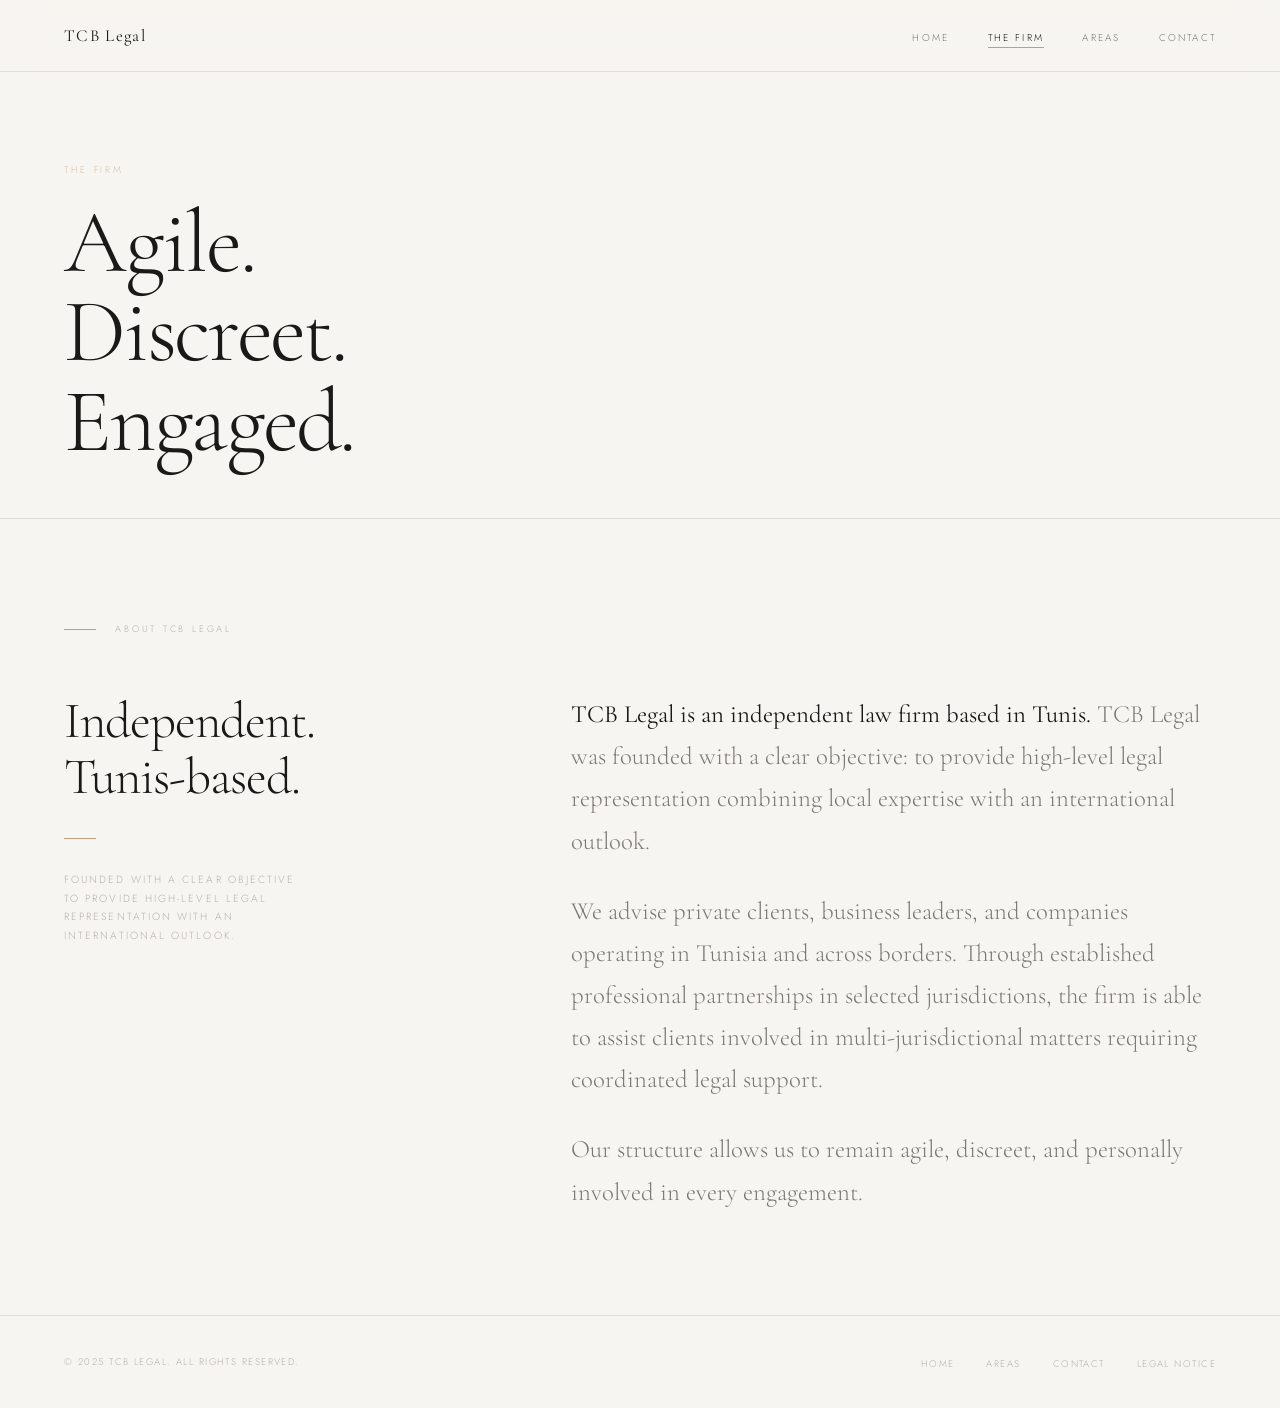
==== about.html @ 362511e9 "Add files via upload" ====
<!DOCTYPE html>
<html lang="en">
<head>
  <meta charset="UTF-8" />
  <meta name="viewport" content="width=device-width, initial-scale=1.0" />
  <meta name="description" content="TCB Legal — An independent law firm based in Tunis, combining local expertise with an international outlook." />
  <title>The Firm — TCB Legal</title>
  <link rel="stylesheet" href="style.css" />
</head>
<body>

  <!-- Navigation -->
  <nav class="nav">
    <a href="index.html" class="nav-logo">TCB Legal</a>

    <ul class="nav-links">
      <li><a href="home.html">Home</a></li>
      <li><a href="about.html" class="active">The Firm</a></li>
      <li><a href="areas.html">Areas</a></li>
      <li><a href="contact.html">Contact</a></li>
    </ul>

    <button class="nav-hamburger" aria-label="Toggle navigation">
      <span></span><span></span><span></span>
    </button>
  </nav>

  <div class="nav-mobile">
    <a href="home.html">Home</a>
    <a href="about.html">The Firm</a>
    <a href="areas.html">Areas</a>
    <a href="contact.html">Contact</a>
  </div>

  <div class="page">

    <header class="page-header">
      <p class="page-eyebrow reveal">The Firm</p>
      <h1 class="page-title reveal reveal-delay-1">Agile.<br>Discreet.<br>Engaged.</h1>
    </header>

    <section class="section">
      <div class="section-label reveal">About TCB Legal</div>

      <div class="about-body">

        <aside class="about-aside reveal">
          <div class="about-aside-title">Independent.<br>Tunis-based.</div>
          <div class="about-aside-line"></div>
          <p class="about-aside-note">
            Founded with a clear objective<br>
            to provide high-level legal<br>
            representation with an<br>
            international outlook.
          </p>
        </aside>

        <div class="about-content">
          <p class="reveal">
            <strong>TCB Legal is an independent law firm based in Tunis.</strong>
            TCB Legal was founded with a clear objective: to provide high-level
            legal representation combining local expertise with an international
            outlook.
          </p>
          <br>
          <p class="reveal reveal-delay-1">
            We advise private clients, business leaders, and companies operating
            in Tunisia and across borders. Through established professional
            partnerships in selected jurisdictions, the firm is able to assist
            clients involved in multi-jurisdictional matters requiring coordinated
            legal support.
          </p>
          <br>
          <p class="reveal reveal-delay-2">
            Our structure allows us to remain agile, discreet, and personally
            involved in every engagement.
          </p>
        </div>

      </div>
    </section>

  </div><!-- /page -->

  <footer class="footer">
    <span class="footer-copy">&copy; 2025 TCB Legal. All rights reserved.</span>
    <ul class="footer-nav">
      <li><a href="home.html">Home</a></li>
      <li><a href="areas.html">Areas</a></li>
      <li><a href="contact.html">Contact</a></li>
      <li><a href="legal-notice.html">Legal Notice</a></li>
    </ul>
  </footer>

  <script src="main.js"></script>
</body>
</html>
---- style.css ----
/* =========================================
   TCB Legal — Design System
   High-end Gallery Aesthetic
   Fonts: Cormorant Garamond + Jost
   ========================================= */

@import url('https://fonts.googleapis.com/css2?family=Cormorant+Garamond:ital,wght@0,300;0,400;0,500;1,300;1,400&family=Jost:wght@200;300;400&display=swap');

:root {
  --bg:           #F7F5F1;
  --bg-dark:      #0D0C0A;
  --bg-panel:     #F0EDE7;
  --text:         #1A1917;
  --text-muted:   #7A7872;
  --text-faint:   #B5B2AA;
  --text-light:   #F7F5F1;
  --accent:       #BFA07A;
  --accent-dim:   rgba(191,160,122,0.15);
  --border:       rgba(26,25,23,0.10);
  --border-dark:  rgba(247,245,241,0.12);

  --font-display: 'Cormorant Garamond', Georgia, serif;
  --font-body:    'Jost', 'Helvetica Neue', sans-serif;

  --nav-h:        4.5rem;
  --page-px:      clamp(1.5rem, 5vw, 6rem);
  --section-py:   clamp(4rem, 8vw, 9rem);
}

/* ─── Reset ─────────────────────────────── */
*, *::before, *::after { box-sizing: border-box; margin: 0; padding: 0; }
html { scroll-behavior: smooth; }
img  { display: block; max-width: 100%; }
a    { color: inherit; }

body {
  background: var(--bg);
  color: var(--text);
  font-family: var(--font-body);
  font-weight: 300;
  line-height: 1.75;
  -webkit-font-smoothing: antialiased;
  -moz-osx-font-smoothing: grayscale;
  overflow-x: hidden;
}

/* ─── Entry Page ─────────────────────────── */
body.is-entry {
  background: var(--bg-dark);
  min-height: 100dvh;
  display: flex;
  flex-direction: column;
  justify-content: space-between;
  padding: clamp(2rem, 5vw, 5rem) var(--page-px);
  position: relative;
}

body.is-entry::before {
  content: '';
  position: fixed;
  inset: 0;
  background:
    radial-gradient(ellipse 80% 60% at 10% 60%, rgba(191,160,122,0.05) 0%, transparent 60%),
    radial-gradient(ellipse 50% 40% at 90% 20%, rgba(191,160,122,0.03) 0%, transparent 55%);
  pointer-events: none;
}

/* subtle grain */
body.is-entry::after {
  content: '';
  position: fixed;
  inset: 0;
  background-image: url("data:image/svg+xml,%3Csvg xmlns='http://www.w3.org/2000/svg' width='200' height='200'%3E%3Cfilter id='n'%3E%3CfeTurbulence type='fractalNoise' baseFrequency='0.75' numOctaves='4' stitchTiles='stitch'/%3E%3CfeColorMatrix type='saturate' values='0'/%3E%3C/filter%3E%3Crect width='200' height='200' filter='url(%23n)' opacity='0.03'/%3E%3C/svg%3E");
  pointer-events: none;
  opacity: 0.4;
}

.entry-main {
  flex: 1;
  display: flex;
  flex-direction: column;
  justify-content: center;
  padding: clamp(3rem, 8vw, 8rem) 0;
  position: relative;
  z-index: 1;
}

.entry-wordmark {
  font-family: var(--font-display);
  font-weight: 300;
  font-size: clamp(3.5rem, 10vw, 8.5rem);
  color: var(--text-light);
  letter-spacing: -0.025em;
  line-height: 0.95;
  animation: fadeUp 1.4s cubic-bezier(0.16, 1, 0.3, 1) both;
}

.entry-tagline {
  margin-top: clamp(1.5rem, 3vw, 2.5rem);
  display: flex;
  flex-direction: column;
  gap: 0.35rem;
  animation: fadeUp 1.4s 0.25s cubic-bezier(0.16, 1, 0.3, 1) both;
}

.entry-tagline span {
  font-size: clamp(0.65rem, 1.2vw, 0.8rem);
  letter-spacing: 0.28em;
  text-transform: uppercase;
  font-weight: 200;
  color: var(--accent);
}

.entry-tagline span:last-child {
  color: rgba(247,245,241,0.3);
}

.entry-cta {
  margin-top: clamp(3rem, 6vw, 5rem);
  animation: fadeUp 1.4s 0.5s cubic-bezier(0.16, 1, 0.3, 1) both;
}

.btn-enter {
  display: inline-flex;
  align-items: center;
  gap: 1.2rem;
  font-family: var(--font-body);
  font-size: 0.65rem;
  font-weight: 300;
  letter-spacing: 0.3em;
  text-transform: uppercase;
  text-decoration: none;
  color: rgba(247,245,241,0.7);
  border: 1px solid rgba(247,245,241,0.15);
  padding: 1.1rem 2.8rem;
  transition: color 0.5s, border-color 0.5s;
  position: relative;
  overflow: hidden;
}

.btn-enter::before {
  content: '';
  position: absolute;
  inset: 0;
  background: var(--accent-dim);
  transform: scaleX(0);
  transform-origin: left;
  transition: transform 0.5s cubic-bezier(0.16, 1, 0.3, 1);
}

.btn-enter:hover {
  color: var(--accent);
  border-color: rgba(191,160,122,0.4);
}

.btn-enter:hover::before {
  transform: scaleX(1);
}

.btn-enter-arrow {
  font-size: 0.8rem;
  transition: transform 0.4s;
  position: relative;
}

.btn-enter:hover .btn-enter-arrow {
  transform: translateX(4px);
}

.entry-bottom {
  display: flex;
  justify-content: space-between;
  align-items: flex-end;
  font-size: 0.6rem;
  letter-spacing: 0.18em;
  text-transform: uppercase;
  color: rgba(247,245,241,0.18);
  position: relative;
  z-index: 1;
  animation: fadeIn 2s 1.2s ease both;
}

/* ─── Navigation ─────────────────────────── */
.nav {
  position: fixed;
  top: 0; left: 0; right: 0;
  z-index: 200;
  height: var(--nav-h);
  display: flex;
  align-items: center;
  justify-content: space-between;
  padding: 0 var(--page-px);
  background: rgba(247,245,241,0.88);
  backdrop-filter: blur(16px) saturate(1.2);
  -webkit-backdrop-filter: blur(16px) saturate(1.2);
  border-bottom: 1px solid var(--border);
  transition: background 0.4s;
}

.nav-logo {
  font-family: var(--font-display);
  font-size: 1.05rem;
  font-weight: 400;
  letter-spacing: 0.08em;
  text-decoration: none;
  color: var(--text);
  flex-shrink: 0;
}

.nav-links {
  display: flex;
  gap: clamp(1.5rem, 3vw, 3rem);
  list-style: none;
}

.nav-links a {
  font-size: 0.62rem;
  letter-spacing: 0.22em;
  text-transform: uppercase;
  text-decoration: none;
  color: var(--text-muted);
  font-weight: 300;
  transition: color 0.3s;
  padding-bottom: 2px;
  border-bottom: 1px solid transparent;
}

.nav-links a:hover { color: var(--text); }
.nav-links a.active { color: var(--text); border-color: var(--accent); }

/* Mobile hamburger */
.nav-hamburger {
  display: none;
  flex-direction: column;
  gap: 5px;
  background: none;
  border: none;
  cursor: pointer;
  padding: 4px;
  z-index: 201;
}

.nav-hamburger span {
  display: block;
  width: 24px;
  height: 1px;
  background: var(--text);
  transition: transform 0.35s, opacity 0.35s;
  transform-origin: center;
}

.nav-hamburger.open span:nth-child(1) { transform: translateY(6px) rotate(45deg); }
.nav-hamburger.open span:nth-child(2) { opacity: 0; transform: scaleX(0); }
.nav-hamburger.open span:nth-child(3) { transform: translateY(-6px) rotate(-45deg); }

/* Mobile overlay */
.nav-mobile {
  display: none;
  position: fixed;
  inset: var(--nav-h) 0 0;
  background: var(--bg);
  z-index: 199;
  flex-direction: column;
  align-items: center;
  justify-content: center;
  gap: 2.5rem;
}

.nav-mobile.open { display: flex; }

.nav-mobile a {
  font-family: var(--font-display);
  font-size: 2rem;
  font-weight: 300;
  text-decoration: none;
  color: var(--text-muted);
  letter-spacing: 0.05em;
  transition: color 0.3s;
}

.nav-mobile a:hover { color: var(--text); }

/* ─── Page Base ──────────────────────────── */
.page {
  padding-top: var(--nav-h);
  min-height: 100dvh;
}

/* ─── Page Header ────────────────────────── */
.page-header {
  padding: clamp(3rem, 7vw, 7rem) var(--page-px) clamp(2rem, 4vw, 4rem);
  border-bottom: 1px solid var(--border);
}

.page-eyebrow {
  font-size: 0.6rem;
  letter-spacing: 0.3em;
  text-transform: uppercase;
  color: var(--accent);
  font-weight: 200;
  margin-bottom: 1.2rem;
}

.page-title {
  font-family: var(--font-display);
  font-size: clamp(2.8rem, 7vw, 6rem);
  font-weight: 300;
  letter-spacing: -0.025em;
  line-height: 1.0;
}

.page-lead {
  margin-top: 2rem;
  max-width: 52ch;
  font-family: var(--font-display);
  font-size: clamp(1rem, 2vw, 1.35rem);
  font-weight: 300;
  line-height: 1.65;
  color: var(--text-muted);
}

/* ─── Section ────────────────────────────── */
.section {
  padding: var(--section-py) var(--page-px);
  border-bottom: 1px solid var(--border);
}

.section:last-of-type { border-bottom: none; }

.section-label {
  display: flex;
  align-items: center;
  gap: 1.2rem;
  font-size: 0.58rem;
  letter-spacing: 0.3em;
  text-transform: uppercase;
  color: var(--text-faint);
  font-weight: 300;
  margin-bottom: 3.5rem;
}

.section-label::before {
  content: '';
  display: block;
  width: 2rem;
  height: 1px;
  background: var(--accent);
  flex-shrink: 0;
}

/* ─── Home: Approach ─────────────────────── */
.approach-body {
  display: grid;
  grid-template-columns: 1fr 1fr;
  gap: clamp(3rem, 6vw, 8rem);
  align-items: start;
}

.approach-text p {
  font-family: var(--font-display);
  font-size: clamp(1.2rem, 2.4vw, 1.75rem);
  font-weight: 300;
  line-height: 1.5;
}

.approach-text p + p {
  margin-top: 1.5rem;
  color: var(--text-muted);
  font-size: clamp(1rem, 2vw, 1.45rem);
}

.approach-deco {
  position: relative;
  height: clamp(280px, 35vw, 480px);
  background: var(--bg-panel);
  border: 1px solid var(--border);
  overflow: hidden;
}

.approach-deco::before {
  content: '';
  position: absolute;
  top: 50%; left: 50%;
  transform: translate(-50%, -50%);
  width: 60%;
  height: 60%;
  border: 1px solid var(--border);
  border-radius: 50%;
}

.approach-deco::after {
  content: '';
  position: absolute;
  top: 50%; left: 50%;
  transform: translate(-50%, -50%);
  width: 30%;
  height: 30%;
  background: var(--accent-dim);
  border: 1px solid rgba(191,160,122,0.3);
  border-radius: 50%;
}

.approach-deco-inner {
  position: absolute;
  bottom: 1.5rem; right: 1.5rem;
  font-size: 0.58rem;
  letter-spacing: 0.2em;
  text-transform: uppercase;
  color: var(--text-faint);
}

/* ─── Home: Principles ───────────────────── */
.principles-grid {
  display: grid;
  grid-template-columns: repeat(3, 1fr);
  border: 1px solid var(--border);
}

.principle {
  padding: clamp(2rem, 4vw, 3.5rem) clamp(1.5rem, 3vw, 3rem);
  border-right: 1px solid var(--border);
}

.principle:last-child { border-right: none; }

.principle-num {
  font-size: 0.58rem;
  letter-spacing: 0.2em;
  color: var(--accent);
  font-weight: 200;
  margin-bottom: 1.8rem;
}

.principle-title {
  font-family: var(--font-display);
  font-size: clamp(1.3rem, 2.2vw, 1.7rem);
  font-weight: 400;
  line-height: 1.2;
  margin-bottom: 1rem;
}

.principle-text {
  font-size: 0.85rem;
  line-height: 1.85;
  color: var(--text-muted);
}

/* ─── Home: Network ──────────────────────── */
.network-body {
  display: grid;
  grid-template-columns: 3fr 2fr;
  gap: clamp(3rem, 6vw, 7rem);
  align-items: start;
}

.network-text p {
  font-family: var(--font-display);
  font-size: clamp(1.1rem, 2.2vw, 1.6rem);
  font-weight: 300;
  line-height: 1.6;
}

.network-text p + p {
  margin-top: 1.5rem;
  color: var(--text-muted);
}

.network-stats {
  display: grid;
  grid-template-columns: 1fr 1fr;
  gap: 1px;
  background: var(--border);
  border: 1px solid var(--border);
}

.stat-cell {
  background: var(--bg);
  padding: 1.8rem 1.5rem;
}

.stat-label {
  font-size: 0.55rem;
  letter-spacing: 0.22em;
  text-transform: uppercase;
  color: var(--text-faint);
  margin-bottom: 0.6rem;
}

.stat-value {
  font-family: var(--font-display);
  font-size: 1.6rem;
  font-weight: 300;
  color: var(--text);
  line-height: 1;
}

/* ─── About ──────────────────────────────── */
.about-body {
  display: grid;
  grid-template-columns: 2fr 3fr;
  gap: clamp(3rem, 6vw, 8rem);
  align-items: start;
}

.about-aside {
  position: sticky;
  top: calc(var(--nav-h) + 3rem);
}

.about-aside-title {
  font-family: var(--font-display);
  font-size: clamp(1.8rem, 4vw, 3.2rem);
  font-weight: 300;
  line-height: 1.1;
  letter-spacing: -0.02em;
}

.about-aside-line {
  width: 2rem;
  height: 1px;
  background: var(--accent);
  margin: 2rem 0;
}

.about-aside-note {
  font-size: 0.65rem;
  letter-spacing: 0.2em;
  text-transform: uppercase;
  color: var(--text-faint);
  line-height: 1.8;
}

.about-content p {
  font-family: var(--font-display);
  font-size: clamp(1.1rem, 2vw, 1.55rem);
  font-weight: 300;
  line-height: 1.7;
  color: var(--text-muted);
}

.about-content p strong {
  color: var(--text);
  font-weight: 400;
}

/* ─── Areas ──────────────────────────────── */
.areas-list {
  border-top: 1px solid var(--border);
}

.area-row {
  display: grid;
  grid-template-columns: 4rem 1fr 1.2fr;
  gap: 3rem;
  align-items: start;
  padding: clamp(2rem, 4vw, 3rem) 0;
  border-bottom: 1px solid var(--border);
  transition: background 0.4s;
  cursor: default;
}

.area-row:hover {
  background: linear-gradient(90deg, var(--accent-dim) 0%, transparent 80%);
  margin: 0 calc(-1 * var(--page-px));
  padding-left: var(--page-px);
  padding-right: var(--page-px);
}

.area-index {
  font-size: 0.65rem;
  letter-spacing: 0.15em;
  color: var(--accent);
  padding-top: 0.3rem;
  font-weight: 200;
}

.area-name {
  font-family: var(--font-display);
  font-size: clamp(1.3rem, 2.5vw, 2.1rem);
  font-weight: 300;
  line-height: 1.2;
}

.area-desc {
  font-size: 0.85rem;
  line-height: 1.85;
  color: var(--text-muted);
  padding-top: 0.35rem;
}

/* ─── Contact ────────────────────────────── */
.contact-body {
  display: grid;
  grid-template-columns: 2fr 3fr;
  gap: clamp(3rem, 6vw, 8rem);
  align-items: start;
}

.contact-aside {
  position: sticky;
  top: calc(var(--nav-h) + 3rem);
}

.contact-info-block {
  margin-bottom: 2.5rem;
}

.contact-info-label {
  font-size: 0.58rem;
  letter-spacing: 0.28em;
  text-transform: uppercase;
  color: var(--accent);
  margin-bottom: 0.5rem;
}

.contact-info-value {
  font-family: var(--font-display);
  font-size: 1.15rem;
  font-weight: 300;
  line-height: 1.5;
}

.contact-info-value a {
  text-decoration: none;
  border-bottom: 1px solid transparent;
  transition: border-color 0.3s;
}

.contact-info-value a:hover { border-color: var(--accent); }

.contact-note {
  margin-top: 3rem;
  padding-top: 2rem;
  border-top: 1px solid var(--border);
  font-size: 0.75rem;
  line-height: 1.8;
  color: var(--text-faint);
}

/* Contact form */
.contact-form {
  display: flex;
  flex-direction: column;
  gap: 2.5rem;
}

.form-row {
  display: grid;
  grid-template-columns: 1fr 1fr;
  gap: 2rem;
}

.form-field {
  display: flex;
  flex-direction: column;
  gap: 0.6rem;
}

.form-field label {
  font-size: 0.58rem;
  letter-spacing: 0.25em;
  text-transform: uppercase;
  color: var(--text-muted);
}

.form-field input,
.form-field textarea,
.form-field select {
  background: none;
  border: none;
  border-bottom: 1px solid var(--border);
  padding: 0.8rem 0;
  font-family: var(--font-body);
  font-size: 0.9rem;
  font-weight: 300;
  color: var(--text);
  outline: none;
  width: 100%;
  transition: border-color 0.3s;
  -webkit-appearance: none;
  border-radius: 0;
}

.form-field input:focus,
.form-field textarea:focus { border-color: var(--text); }

.form-field textarea {
  resize: none;
  height: 8rem;
  line-height: 1.7;
}

.form-field select { cursor: pointer; }

.form-submit {
  align-self: flex-start;
  font-family: var(--font-body);
  font-size: 0.62rem;
  font-weight: 300;
  letter-spacing: 0.3em;
  text-transform: uppercase;
  color: var(--text);
  background: none;
  border: 1px solid var(--border);
  padding: 1.1rem 3rem;
  cursor: pointer;
  transition: background 0.4s, color 0.4s, border-color 0.4s;
}

.form-submit:hover {
  background: var(--text);
  color: var(--bg);
  border-color: var(--text);
}

.form-success {
  display: none;
  padding: 2rem;
  border: 1px solid var(--border);
  background: var(--bg-panel);
  font-family: var(--font-display);
  font-size: 1.1rem;
  font-weight: 300;
  color: var(--text-muted);
}

/* ─── Legal Notice ───────────────────────── */
.legal-body {
  display: grid;
  grid-template-columns: 2fr 3fr;
  gap: clamp(3rem, 6vw, 8rem);
  align-items: start;
}

.legal-aside {
  position: sticky;
  top: calc(var(--nav-h) + 3rem);
}

.legal-aside-title {
  font-family: var(--font-display);
  font-size: clamp(1.8rem, 3.5vw, 3rem);
  font-weight: 300;
  line-height: 1.1;
  letter-spacing: -0.02em;
}

.legal-aside-line {
  width: 2rem;
  height: 1px;
  background: var(--accent);
  margin: 2rem 0;
}

.legal-content {
  display: flex;
  flex-direction: column;
  gap: 2.5rem;
}

.legal-block-label {
  font-size: 0.58rem;
  letter-spacing: 0.28em;
  text-transform: uppercase;
  color: var(--accent);
  margin-bottom: 0.5rem;
}

.legal-block-text {
  font-size: 0.88rem;
  line-height: 1.85;
  color: var(--text-muted);
}

.legal-block-text a {
  text-decoration: none;
  border-bottom: 1px solid var(--border);
  transition: border-color 0.3s;
}

.legal-block-text a:hover { border-color: var(--accent); }

.legal-separator {
  width: 100%;
  height: 1px;
  background: var(--border);
}

/* ─── Footer ─────────────────────────────── */
.footer {
  padding: 2rem var(--page-px);
  border-top: 1px solid var(--border);
  display: flex;
  justify-content: space-between;
  align-items: center;
  gap: 1rem;
}

.footer-copy {
  font-size: 0.6rem;
  letter-spacing: 0.15em;
  text-transform: uppercase;
  color: var(--text-faint);
}

.footer-nav {
  display: flex;
  gap: 2rem;
  list-style: none;
}

.footer-nav a {
  font-size: 0.6rem;
  letter-spacing: 0.15em;
  text-transform: uppercase;
  text-decoration: none;
  color: var(--text-faint);
  transition: color 0.3s;
}

.footer-nav a:hover { color: var(--text-muted); }

/* ─── Scroll Reveal ──────────────────────── */
.reveal {
  opacity: 0;
  transform: translateY(18px);
  transition: opacity 0.9s cubic-bezier(0.16,1,0.3,1),
              transform 0.9s cubic-bezier(0.16,1,0.3,1);
}

.reveal.visible {
  opacity: 1;
  transform: translateY(0);
}

.reveal-delay-1 { transition-delay: 0.1s; }
.reveal-delay-2 { transition-delay: 0.2s; }
.reveal-delay-3 { transition-delay: 0.3s; }

/* ─── Animations ─────────────────────────── */
@keyframes fadeUp {
  from { opacity: 0; transform: translateY(22px); }
  to   { opacity: 1; transform: translateY(0); }
}

@keyframes fadeIn {
  from { opacity: 0; }
  to   { opacity: 1; }
}

/* ─── Responsive ─────────────────────────── */
@media (max-width: 900px) {
  .nav-links { display: none; }
  .nav-hamburger { display: flex; }

  .approach-body { grid-template-columns: 1fr; }
  .approach-deco { display: none; }

  .principles-grid { grid-template-columns: 1fr; }
  .principle { border-right: none; border-bottom: 1px solid var(--border); }
  .principle:last-child { border-bottom: none; }

  .network-body { grid-template-columns: 1fr; }
  .network-stats { grid-template-columns: repeat(4, 1fr); }

  .about-body { grid-template-columns: 1fr; }
  .about-aside { position: static; }

  .area-row { grid-template-columns: 3rem 1fr; }
  .area-desc { grid-column: 2; }

  .contact-body { grid-template-columns: 1fr; }
  .contact-aside { position: static; }

  .legal-body { grid-template-columns: 1fr; }
  .legal-aside { position: static; }

  .form-row { grid-template-columns: 1fr; }

  .footer { flex-direction: column; text-align: center; }
  .footer-nav { flex-wrap: wrap; justify-content: center; }
}

@media (max-width: 600px) {
  .network-stats { grid-template-columns: 1fr 1fr; }
}
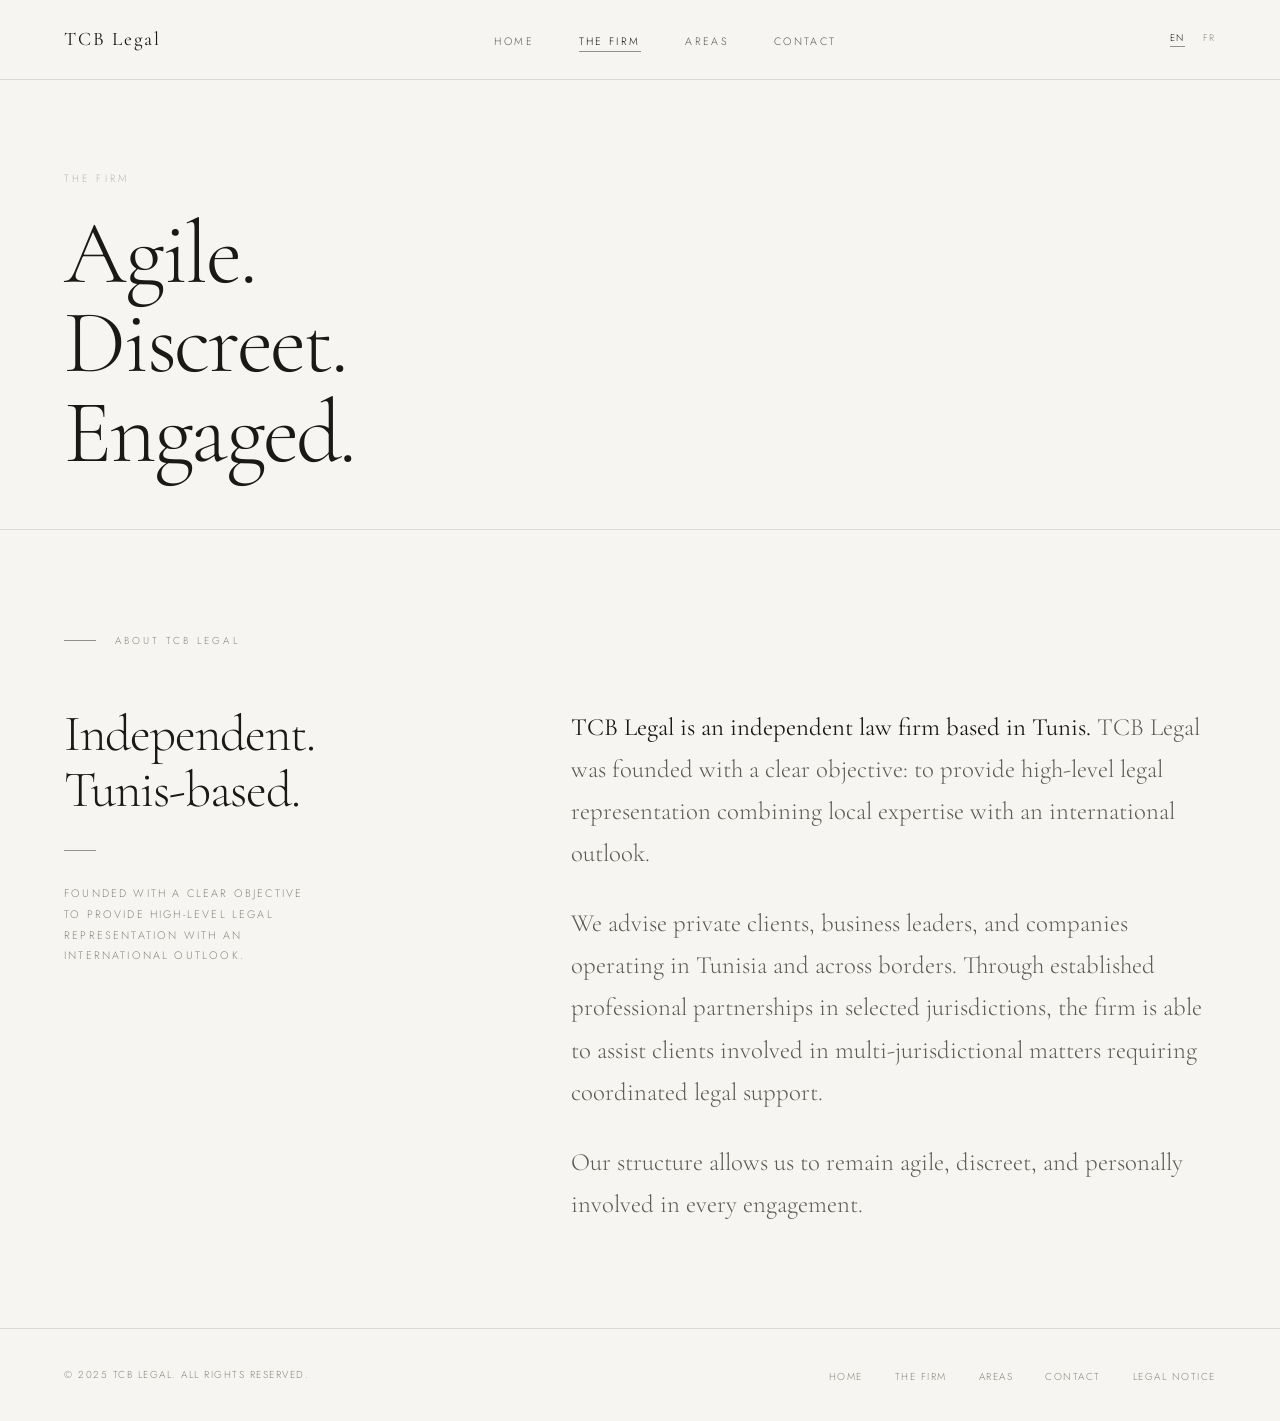
==== commit a5f3bf5a: "Add files via upload" ====
--- a/about.html
+++ b/about.html
@@ -3,95 +3,40 @@
 <head>
   <meta charset="UTF-8" />
   <meta name="viewport" content="width=device-width, initial-scale=1.0" />
-  <meta name="description" content="TCB Legal — An independent law firm based in Tunis, combining local expertise with an international outlook." />
   <title>The Firm — TCB Legal</title>
   <link rel="stylesheet" href="style.css" />
 </head>
 <body>
-
-  <!-- Navigation -->
-  <nav class="nav">
-    <a href="index.html" class="nav-logo">TCB Legal</a>
-
-    <ul class="nav-links">
-      <li><a href="home.html">Home</a></li>
-      <li><a href="about.html" class="active">The Firm</a></li>
-      <li><a href="areas.html">Areas</a></li>
-      <li><a href="contact.html">Contact</a></li>
-    </ul>
-
-    <button class="nav-hamburger" aria-label="Toggle navigation">
-      <span></span><span></span><span></span>
-    </button>
-  </nav>
-
-  <div class="nav-mobile">
-    <a href="home.html">Home</a>
-    <a href="about.html">The Firm</a>
-    <a href="areas.html">Areas</a>
-    <a href="contact.html">Contact</a>
-  </div>
-
+  <div id="site-nav"></div>
   <div class="page">
 
     <header class="page-header">
-      <p class="page-eyebrow reveal">The Firm</p>
-      <h1 class="page-title reveal reveal-delay-1">Agile.<br>Discreet.<br>Engaged.</h1>
+      <p class="page-eyebrow reveal" data-i18n="about.eyebrow">The Firm</p>
+      <h1 class="page-title reveal reveal-delay-1" data-i18n="about.title">Agile.<br>Discreet.<br>Engaged.</h1>
     </header>
 
     <section class="section">
-      <div class="section-label reveal">About TCB Legal</div>
-
+      <div class="section-label reveal" data-i18n="about.section">About TCB Legal</div>
       <div class="about-body">
-
         <aside class="about-aside reveal">
-          <div class="about-aside-title">Independent.<br>Tunis-based.</div>
+          <div class="about-aside-title" data-i18n="about.aside.title">Independent.<br>Tunis-based.</div>
           <div class="about-aside-line"></div>
-          <p class="about-aside-note">
-            Founded with a clear objective<br>
-            to provide high-level legal<br>
-            representation with an<br>
-            international outlook.
-          </p>
+          <p class="about-aside-note" data-i18n="about.aside.note">Founded with a clear objective<br>to provide high-level legal<br>representation with an<br>international outlook.</p>
         </aside>
-
         <div class="about-content">
-          <p class="reveal">
-            <strong>TCB Legal is an independent law firm based in Tunis.</strong>
-            TCB Legal was founded with a clear objective: to provide high-level
-            legal representation combining local expertise with an international
-            outlook.
-          </p>
+          <p class="reveal"              data-i18n="about.p1"><strong>TCB Legal is an independent law firm based in Tunis.</strong> TCB Legal was founded with a clear objective: to provide high-level legal representation combining local expertise with an international outlook.</p>
           <br>
-          <p class="reveal reveal-delay-1">
-            We advise private clients, business leaders, and companies operating
-            in Tunisia and across borders. Through established professional
-            partnerships in selected jurisdictions, the firm is able to assist
-            clients involved in multi-jurisdictional matters requiring coordinated
-            legal support.
-          </p>
+          <p class="reveal reveal-delay-1" data-i18n="about.p2">We advise private clients, business leaders, and companies operating in Tunisia and across borders. Through established professional partnerships in selected jurisdictions, the firm is able to assist clients involved in multi-jurisdictional matters requiring coordinated legal support.</p>
           <br>
-          <p class="reveal reveal-delay-2">
-            Our structure allows us to remain agile, discreet, and personally
-            involved in every engagement.
-          </p>
+          <p class="reveal reveal-delay-2" data-i18n="about.p3">Our structure allows us to remain agile, discreet, and personally involved in every engagement.</p>
         </div>
-
       </div>
     </section>
 
-  </div><!-- /page -->
-
-  <footer class="footer">
-    <span class="footer-copy">&copy; 2025 TCB Legal. All rights reserved.</span>
-    <ul class="footer-nav">
-      <li><a href="home.html">Home</a></li>
-      <li><a href="areas.html">Areas</a></li>
-      <li><a href="contact.html">Contact</a></li>
-      <li><a href="legal-notice.html">Legal Notice</a></li>
-    </ul>
-  </footer>
-
+  </div>
+  <div id="site-footer"></div>
+  <script src="translations.js"></script>
+  <script src="components.js"></script>
   <script src="main.js"></script>
 </body>
 </html>
--- a/style.css
+++ b/style.css
@@ -1,7 +1,7 @@
 /* =========================================
-   TCB Legal — Design System
-   High-end Gallery Aesthetic
+   TCB Legal — Design System v3
    Fonts: Cormorant Garamond + Jost
+   Accent: #91908C
    ========================================= */
 
 @import url('https://fonts.googleapis.com/css2?family=Cormorant+Garamond:ital,wght@0,300;0,400;0,500;1,300;1,400&family=Jost:wght@200;300;400&display=swap');
@@ -9,20 +9,19 @@
 :root {
   --bg:           #F7F5F1;
   --bg-dark:      #0D0C0A;
-  --bg-panel:     #F0EDE7;
+  --bg-panel:     #EDEBE5;
   --text:         #1A1917;
-  --text-muted:   #7A7872;
-  --text-faint:   #B5B2AA;
+  --text-muted:   #5C5A54;
+  --text-faint:   #8A8880;
   --text-light:   #F7F5F1;
-  --accent:       #BFA07A;
-  --accent-dim:   rgba(191,160,122,0.15);
-  --border:       rgba(26,25,23,0.10);
-  --border-dark:  rgba(247,245,241,0.12);
+  --accent:       #91908C;
+  --accent-dim:   rgba(145,144,140,0.14);
+  --border:       rgba(26,25,23,0.12);
 
   --font-display: 'Cormorant Garamond', Georgia, serif;
   --font-body:    'Jost', 'Helvetica Neue', sans-serif;
 
-  --nav-h:        4.5rem;
+  --nav-h:        5rem;
   --page-px:      clamp(1.5rem, 5vw, 6rem);
   --section-py:   clamp(4rem, 8vw, 9rem);
 }
@@ -38,6 +37,7 @@
   color: var(--text);
   font-family: var(--font-body);
   font-weight: 300;
+  font-size: 1rem;
   line-height: 1.75;
   -webkit-font-smoothing: antialiased;
   -moz-osx-font-smoothing: grayscale;
@@ -55,24 +55,26 @@
   position: relative;
 }
 
-body.is-entry::before {
-  content: '';
+.entry-bg {
   position: fixed;
   inset: 0;
-  background:
-    radial-gradient(ellipse 80% 60% at 10% 60%, rgba(191,160,122,0.05) 0%, transparent 60%),
-    radial-gradient(ellipse 50% 40% at 90% 20%, rgba(191,160,122,0.03) 0%, transparent 55%);
-  pointer-events: none;
-}
-
-/* subtle grain */
-body.is-entry::after {
+  z-index: 0;
+  background-image: url('img/landingpage.png');
+  background-size: cover;
+  background-position: center 40%;
+  background-repeat: no-repeat;
+}
+
+.entry-bg::after {
   content: '';
-  position: fixed;
+  position: absolute;
   inset: 0;
-  background-image: url("data:image/svg+xml,%3Csvg xmlns='http://www.w3.org/2000/svg' width='200' height='200'%3E%3Cfilter id='n'%3E%3CfeTurbulence type='fractalNoise' baseFrequency='0.75' numOctaves='4' stitchTiles='stitch'/%3E%3CfeColorMatrix type='saturate' values='0'/%3E%3C/filter%3E%3Crect width='200' height='200' filter='url(%23n)' opacity='0.03'/%3E%3C/svg%3E");
-  pointer-events: none;
-  opacity: 0.4;
+  background: linear-gradient(
+    to right,
+    rgba(13,12,10,0.86) 0%,
+    rgba(13,12,10,0.58) 55%,
+    rgba(13,12,10,0.28) 100%
+  );
 }
 
 .entry-main {
@@ -88,7 +90,7 @@
 .entry-wordmark {
   font-family: var(--font-display);
   font-weight: 300;
-  font-size: clamp(3.5rem, 10vw, 8.5rem);
+  font-size: clamp(3.8rem, 10vw, 8.5rem);
   color: var(--text-light);
   letter-spacing: -0.025em;
   line-height: 0.95;
@@ -99,21 +101,19 @@
   margin-top: clamp(1.5rem, 3vw, 2.5rem);
   display: flex;
   flex-direction: column;
-  gap: 0.35rem;
+  gap: 0.4rem;
   animation: fadeUp 1.4s 0.25s cubic-bezier(0.16, 1, 0.3, 1) both;
 }
 
 .entry-tagline span {
-  font-size: clamp(0.65rem, 1.2vw, 0.8rem);
+  font-size: clamp(0.65rem, 1.2vw, 0.78rem);
   letter-spacing: 0.28em;
   text-transform: uppercase;
   font-weight: 200;
   color: var(--accent);
 }
 
-.entry-tagline span:last-child {
-  color: rgba(247,245,241,0.3);
-}
+.entry-tagline span:last-child { color: rgba(247,245,241,0.32); }
 
 .entry-cta {
   margin-top: clamp(3rem, 6vw, 5rem);
@@ -125,14 +125,14 @@
   align-items: center;
   gap: 1.2rem;
   font-family: var(--font-body);
-  font-size: 0.65rem;
+  font-size: 0.68rem;
   font-weight: 300;
   letter-spacing: 0.3em;
   text-transform: uppercase;
   text-decoration: none;
-  color: rgba(247,245,241,0.7);
-  border: 1px solid rgba(247,245,241,0.15);
-  padding: 1.1rem 2.8rem;
+  color: rgba(247,245,241,0.72);
+  border: 1px solid rgba(247,245,241,0.18);
+  padding: 1.15rem 2.8rem;
   transition: color 0.5s, border-color 0.5s;
   position: relative;
   overflow: hidden;
@@ -145,36 +145,27 @@
   background: var(--accent-dim);
   transform: scaleX(0);
   transform-origin: left;
-  transition: transform 0.5s cubic-bezier(0.16, 1, 0.3, 1);
-}
-
-.btn-enter:hover {
-  color: var(--accent);
-  border-color: rgba(191,160,122,0.4);
-}
-
-.btn-enter:hover::before {
-  transform: scaleX(1);
-}
+  transition: transform 0.55s cubic-bezier(0.16, 1, 0.3, 1);
+}
+
+.btn-enter:hover { color: rgba(247,245,241,0.95); border-color: rgba(145,144,140,0.45); }
+.btn-enter:hover::before { transform: scaleX(1); }
 
 .btn-enter-arrow {
-  font-size: 0.8rem;
+  font-size: 0.85rem;
   transition: transform 0.4s;
   position: relative;
 }
-
-.btn-enter:hover .btn-enter-arrow {
-  transform: translateX(4px);
-}
+.btn-enter:hover .btn-enter-arrow { transform: translateX(5px); }
 
 .entry-bottom {
   display: flex;
   justify-content: space-between;
   align-items: flex-end;
-  font-size: 0.6rem;
+  font-size: 0.62rem;
   letter-spacing: 0.18em;
   text-transform: uppercase;
-  color: rgba(247,245,241,0.18);
+  color: rgba(247,245,241,0.2);
   position: relative;
   z-index: 1;
   animation: fadeIn 2s 1.2s ease both;
@@ -190,45 +181,56 @@
   align-items: center;
   justify-content: space-between;
   padding: 0 var(--page-px);
-  background: rgba(247,245,241,0.88);
-  backdrop-filter: blur(16px) saturate(1.2);
-  -webkit-backdrop-filter: blur(16px) saturate(1.2);
+  background: rgba(247,245,241,0.92);
+  backdrop-filter: blur(18px) saturate(1.2);
+  -webkit-backdrop-filter: blur(18px) saturate(1.2);
   border-bottom: 1px solid var(--border);
-  transition: background 0.4s;
 }
 
 .nav-logo {
   font-family: var(--font-display);
-  font-size: 1.05rem;
+  font-size: 1.2rem;
   font-weight: 400;
-  letter-spacing: 0.08em;
+  letter-spacing: 0.10em;
   text-decoration: none;
   color: var(--text);
   flex-shrink: 0;
-}
+  transition: opacity 0.3s;
+}
+.nav-logo:hover { opacity: 0.65; }
 
 .nav-links {
   display: flex;
-  gap: clamp(1.5rem, 3vw, 3rem);
+  gap: clamp(1.8rem, 3.5vw, 3.5rem);
   list-style: none;
 }
 
 .nav-links a {
-  font-size: 0.62rem;
+  font-size: 0.67rem;
   letter-spacing: 0.22em;
   text-transform: uppercase;
   text-decoration: none;
   color: var(--text-muted);
   font-weight: 300;
-  transition: color 0.3s;
-  padding-bottom: 2px;
-  border-bottom: 1px solid transparent;
+  position: relative;
+  padding-bottom: 3px;
+  transition: color 0.35s;
+}
+
+.nav-links a::after {
+  content: '';
+  position: absolute;
+  bottom: 0; left: 0;
+  width: 0; height: 1px;
+  background: var(--accent);
+  transition: width 0.4s cubic-bezier(0.16,1,0.3,1);
 }
 
 .nav-links a:hover { color: var(--text); }
-.nav-links a.active { color: var(--text); border-color: var(--accent); }
-
-/* Mobile hamburger */
+.nav-links a:hover::after { width: 100%; }
+.nav-links a.active { color: var(--text); }
+.nav-links a.active::after { width: 100%; }
+
 .nav-hamburger {
   display: none;
   flex-direction: column;
@@ -253,7 +255,6 @@
 .nav-hamburger.open span:nth-child(2) { opacity: 0; transform: scaleX(0); }
 .nav-hamburger.open span:nth-child(3) { transform: translateY(-6px) rotate(-45deg); }
 
-/* Mobile overlay */
 .nav-mobile {
   display: none;
   position: fixed;
@@ -263,47 +264,44 @@
   flex-direction: column;
   align-items: center;
   justify-content: center;
-  gap: 2.5rem;
+  gap: 2.8rem;
 }
 
 .nav-mobile.open { display: flex; }
 
 .nav-mobile a {
   font-family: var(--font-display);
-  font-size: 2rem;
+  font-size: 2.4rem;
   font-weight: 300;
   text-decoration: none;
   color: var(--text-muted);
   letter-spacing: 0.05em;
-  transition: color 0.3s;
-}
-
-.nav-mobile a:hover { color: var(--text); }
+  transition: color 0.3s, letter-spacing 0.4s;
+}
+
+.nav-mobile a:hover { color: var(--text); letter-spacing: 0.08em; }
 
 /* ─── Page Base ──────────────────────────── */
-.page {
-  padding-top: var(--nav-h);
-  min-height: 100dvh;
-}
+.page { padding-top: var(--nav-h); min-height: 100dvh; }
 
 /* ─── Page Header ────────────────────────── */
 .page-header {
-  padding: clamp(3rem, 7vw, 7rem) var(--page-px) clamp(2rem, 4vw, 4rem);
+  padding: clamp(3.5rem, 7vw, 7rem) var(--page-px) clamp(2rem, 4vw, 4rem);
   border-bottom: 1px solid var(--border);
 }
 
 .page-eyebrow {
-  font-size: 0.6rem;
+  font-size: 0.65rem;
   letter-spacing: 0.3em;
   text-transform: uppercase;
   color: var(--accent);
   font-weight: 200;
-  margin-bottom: 1.2rem;
+  margin-bottom: 1.3rem;
 }
 
 .page-title {
   font-family: var(--font-display);
-  font-size: clamp(2.8rem, 7vw, 6rem);
+  font-size: clamp(3rem, 7vw, 6rem);
   font-weight: 300;
   letter-spacing: -0.025em;
   line-height: 1.0;
@@ -313,7 +311,7 @@
   margin-top: 2rem;
   max-width: 52ch;
   font-family: var(--font-display);
-  font-size: clamp(1rem, 2vw, 1.35rem);
+  font-size: clamp(1.05rem, 2vw, 1.4rem);
   font-weight: 300;
   line-height: 1.65;
   color: var(--text-muted);
@@ -324,14 +322,13 @@
   padding: var(--section-py) var(--page-px);
   border-bottom: 1px solid var(--border);
 }
-
 .section:last-of-type { border-bottom: none; }
 
 .section-label {
   display: flex;
   align-items: center;
   gap: 1.2rem;
-  font-size: 0.58rem;
+  font-size: 0.63rem;
   letter-spacing: 0.3em;
   text-transform: uppercase;
   color: var(--text-faint);
@@ -348,65 +345,90 @@
   flex-shrink: 0;
 }
 
+/* ─── Image Block — contained, natural ratio ─ */
+.img-block {
+  padding: clamp(2.5rem, 5vw, 5rem) var(--page-px);
+  border-bottom: 1px solid var(--border);
+  display: flex;
+  flex-direction: column;
+  align-items: center;
+}
+
+.img-block-inner {
+  width: min(68%, 860px);
+  position: relative;
+  overflow: hidden;
+  background: #1A1917;
+}
+
+.img-block-inner img {
+  width: 100%;
+  height: auto;
+  display: block;
+  filter: grayscale(100%);
+  opacity: 0.80;
+  transition: opacity 0.7s ease, transform 8s cubic-bezier(0.16,1,0.3,1);
+  transform: scale(1.025);
+}
+
+.img-block-inner:hover img {
+  opacity: 0.94;
+  transform: scale(1.0);
+}
+
+.img-block-caption {
+  margin-top: 1rem;
+  width: min(68%, 860px);
+  font-size: 0.58rem;
+  letter-spacing: 0.2em;
+  text-transform: uppercase;
+  color: var(--text-faint);
+  text-align: right;
+}
+
 /* ─── Home: Approach ─────────────────────── */
 .approach-body {
   display: grid;
   grid-template-columns: 1fr 1fr;
   gap: clamp(3rem, 6vw, 8rem);
-  align-items: start;
+  align-items: center;
 }
 
 .approach-text p {
   font-family: var(--font-display);
-  font-size: clamp(1.2rem, 2.4vw, 1.75rem);
-  font-weight: 300;
-  line-height: 1.5;
+  font-size: clamp(1.2rem, 2.4vw, 1.8rem);
+  font-weight: 300;
+  line-height: 1.55;
 }
 
 .approach-text p + p {
   margin-top: 1.5rem;
   color: var(--text-muted);
-  font-size: clamp(1rem, 2vw, 1.45rem);
-}
-
-.approach-deco {
-  position: relative;
-  height: clamp(280px, 35vw, 480px);
-  background: var(--bg-panel);
+  font-size: clamp(1.05rem, 2vw, 1.5rem);
+}
+
+.approach-aside {
   border: 1px solid var(--border);
-  overflow: hidden;
-}
-
-.approach-deco::before {
-  content: '';
-  position: absolute;
-  top: 50%; left: 50%;
-  transform: translate(-50%, -50%);
-  width: 60%;
-  height: 60%;
-  border: 1px solid var(--border);
-  border-radius: 50%;
-}
-
-.approach-deco::after {
-  content: '';
-  position: absolute;
-  top: 50%; left: 50%;
-  transform: translate(-50%, -50%);
-  width: 30%;
-  height: 30%;
-  background: var(--accent-dim);
-  border: 1px solid rgba(191,160,122,0.3);
-  border-radius: 50%;
-}
-
-.approach-deco-inner {
-  position: absolute;
-  bottom: 1.5rem; right: 1.5rem;
-  font-size: 0.58rem;
-  letter-spacing: 0.2em;
-  text-transform: uppercase;
-  color: var(--text-faint);
+  padding: 2.8rem 2.5rem;
+  transition: border-color 0.5s;
+}
+
+.approach-aside:hover { border-color: var(--accent); }
+
+.approach-aside-label {
+  font-size: 0.62rem;
+  letter-spacing: 0.28em;
+  text-transform: uppercase;
+  color: var(--accent);
+  margin-bottom: 1.2rem;
+}
+
+.approach-aside-text {
+  font-family: var(--font-display);
+  font-size: clamp(1.2rem, 2.2vw, 1.6rem);
+  font-weight: 300;
+  line-height: 1.5;
+  color: var(--text-muted);
 }
 
 /* ─── Home: Principles ───────────────────── */
@@ -417,30 +439,49 @@
 }
 
 .principle {
-  padding: clamp(2rem, 4vw, 3.5rem) clamp(1.5rem, 3vw, 3rem);
+  padding: clamp(2rem, 4vw, 3.5rem) clamp(1.5rem, 3vw, 2.8rem);
   border-right: 1px solid var(--border);
-}
+  position: relative;
+  overflow: hidden;
+  transition: background 0.5s;
+}
+
+.principle::before {
+  content: '';
+  position: absolute;
+  left: 0; top: 0; bottom: 0;
+  width: 2px;
+  background: var(--accent);
+  transform: scaleY(0);
+  transform-origin: bottom;
+  transition: transform 0.5s cubic-bezier(0.16,1,0.3,1);
+}
+
+.principle:hover { background: var(--bg-panel); }
+.principle:hover::before { transform: scaleY(1); }
 
 .principle:last-child { border-right: none; }
 
 .principle-num {
-  font-size: 0.58rem;
+  font-size: 0.63rem;
   letter-spacing: 0.2em;
   color: var(--accent);
   font-weight: 200;
   margin-bottom: 1.8rem;
-}
+  transition: letter-spacing 0.4s;
+}
+.principle:hover .principle-num { letter-spacing: 0.28em; }
 
 .principle-title {
   font-family: var(--font-display);
-  font-size: clamp(1.3rem, 2.2vw, 1.7rem);
+  font-size: clamp(1.3rem, 2.2vw, 1.75rem);
   font-weight: 400;
   line-height: 1.2;
   margin-bottom: 1rem;
 }
 
 .principle-text {
-  font-size: 0.85rem;
+  font-size: 0.88rem;
   line-height: 1.85;
   color: var(--text-muted);
 }
@@ -455,15 +496,11 @@
 
 .network-text p {
   font-family: var(--font-display);
-  font-size: clamp(1.1rem, 2.2vw, 1.6rem);
+  font-size: clamp(1.1rem, 2.2vw, 1.65rem);
   font-weight: 300;
   line-height: 1.6;
 }
-
-.network-text p + p {
-  margin-top: 1.5rem;
-  color: var(--text-muted);
-}
+.network-text p + p { margin-top: 1.5rem; color: var(--text-muted); }
 
 .network-stats {
   display: grid;
@@ -475,15 +512,17 @@
 
 .stat-cell {
   background: var(--bg);
-  padding: 1.8rem 1.5rem;
-}
+  padding: 1.7rem 1.4rem;
+  transition: background 0.4s;
+}
+.stat-cell:hover { background: var(--bg-panel); }
 
 .stat-label {
-  font-size: 0.55rem;
+  font-size: 0.6rem;
   letter-spacing: 0.22em;
   text-transform: uppercase;
   color: var(--text-faint);
-  margin-bottom: 0.6rem;
+  margin-bottom: 0.5rem;
 }
 
 .stat-value {
@@ -509,7 +548,7 @@
 
 .about-aside-title {
   font-family: var(--font-display);
-  font-size: clamp(1.8rem, 4vw, 3.2rem);
+  font-size: clamp(1.9rem, 4.2vw, 3.2rem);
   font-weight: 300;
   line-height: 1.1;
   letter-spacing: -0.02em;
@@ -520,72 +559,176 @@
   height: 1px;
   background: var(--accent);
   margin: 2rem 0;
-}
+  transition: width 0.5s cubic-bezier(0.16,1,0.3,1);
+}
+
+.about-aside:hover .about-aside-line { width: 4rem; }
 
 .about-aside-note {
-  font-size: 0.65rem;
+  font-size: 0.68rem;
   letter-spacing: 0.2em;
   text-transform: uppercase;
   color: var(--text-faint);
-  line-height: 1.8;
+  line-height: 1.9;
 }
 
 .about-content p {
   font-family: var(--font-display);
-  font-size: clamp(1.1rem, 2vw, 1.55rem);
+  font-size: clamp(1.1rem, 2.1vw, 1.55rem);
   font-weight: 300;
   line-height: 1.7;
   color: var(--text-muted);
 }
 
-.about-content p strong {
-  color: var(--text);
-  font-weight: 400;
-}
-
-/* ─── Areas ──────────────────────────────── */
-.areas-list {
-  border-top: 1px solid var(--border);
-}
-
-.area-row {
+.about-content p strong { color: var(--text); font-weight: 400; }
+
+/* ─── Areas Grid ─────────────────────────── */
+.areas-grid-wrap {
+  padding: clamp(3rem, 6vw, 6rem) var(--page-px);
+  border-bottom: 1px solid var(--border);
+}
+
+.areas-grid {
   display: grid;
-  grid-template-columns: 4rem 1fr 1.2fr;
-  gap: 3rem;
-  align-items: start;
-  padding: clamp(2rem, 4vw, 3rem) 0;
-  border-bottom: 1px solid var(--border);
-  transition: background 0.4s;
+  grid-template-columns: 1fr 1fr;
+  gap: 3px;
+  background: var(--bg-dark);
+  max-width: 1200px;
+  margin: 0 auto;
+}
+
+.area-tile {
+  position: relative;
+  overflow: hidden;
   cursor: default;
 }
 
-.area-row:hover {
-  background: linear-gradient(90deg, var(--accent-dim) 0%, transparent 80%);
-  margin: 0 calc(-1 * var(--page-px));
-  padding-left: var(--page-px);
-  padding-right: var(--page-px);
-}
-
-.area-index {
-  font-size: 0.65rem;
-  letter-spacing: 0.15em;
-  color: var(--accent);
-  padding-top: 0.3rem;
-  font-weight: 200;
-}
-
-.area-name {
-  font-family: var(--font-display);
-  font-size: clamp(1.3rem, 2.5vw, 2.1rem);
-  font-weight: 300;
-  line-height: 1.2;
-}
-
-.area-desc {
-  font-size: 0.85rem;
-  line-height: 1.85;
-  color: var(--text-muted);
-  padding-top: 0.35rem;
+/* 16:9 aspect for all tiles */
+.area-tile::after {
+  content: '';
+  display: block;
+  padding-top: 56.25%; /* 16:9 */
+}
+
+/* Full width tile */
+.area-tile--full {
+  grid-column: 1 / -1;
+}
+
+/* Slightly shorter for full-width tile */
+.area-tile--full::after { padding-top: 36%; }
+
+.area-tile-img {
+  position: absolute;
+  inset: 0;
+  width: 100%;
+  height: 100%;
+  object-fit: cover;
+  object-position: center;
+  filter: grayscale(100%) brightness(0.52);
+  transition: filter 0.6s ease, transform 0.8s cubic-bezier(0.16,1,0.3,1);
+  transform: scale(1.04);
+}
+
+.area-tile:hover .area-tile-img {
+  filter: grayscale(85%) brightness(0.68);
+  transform: scale(1.0);
+}
+
+/* Gradient overlay */
+.area-tile-overlay {
+  position: absolute;
+  inset: 0;
+  background: linear-gradient(
+    160deg,
+    rgba(13,12,10,0.55) 0%,
+    rgba(13,12,10,0.15) 60%,
+    rgba(13,12,10,0.05) 100%
+  );
+  transition: background 0.6s;
+  z-index: 1;
+}
+
+.area-tile:hover .area-tile-overlay {
+  background: linear-gradient(
+    160deg,
+    rgba(13,12,10,0.68) 0%,
+    rgba(13,12,10,0.22) 60%,
+    rgba(13,12,10,0.06) 100%
+  );
+}
+
+/* Content */
+.area-tile-content {
+  position: absolute;
+  inset: 0;
+  z-index: 2;
+  padding: clamp(1.5rem, 3.5vw, 2.8rem);
+  display: flex;
+  flex-direction: column;
+  justify-content: flex-start;
+}
+
+.area-tile-num {
+  font-family: var(--font-display);
+  font-size: clamp(1.6rem, 3.5vw, 2.6rem);
+  font-weight: 300;
+  color: rgba(247,245,241,0.55);
+  line-height: 1;
+  margin-bottom: 0.7rem;
+  transition: color 0.4s;
+}
+
+.area-tile:hover .area-tile-num {
+  color: rgba(247,245,241,0.9);
+}
+
+.area-tile-rule {
+  width: 1.6rem;
+  height: 1px;
+  background: var(--accent);
+  margin-bottom: 1rem;
+  transition: width 0.5s cubic-bezier(0.16,1,0.3,1), background 0.4s;
+}
+
+.area-tile:hover .area-tile-rule {
+  width: 3rem;
+  background: rgba(247,245,241,0.7);
+}
+
+.area-tile-name {
+  font-size: clamp(0.58rem, 1.1vw, 0.72rem);
+  letter-spacing: 0.24em;
+  text-transform: uppercase;
+  font-weight: 300;
+  color: rgba(247,245,241,0.7);
+  line-height: 1.6;
+  transition: color 0.4s, letter-spacing 0.4s;
+}
+
+.area-tile:hover .area-tile-name {
+  color: rgba(247,245,241,1);
+  letter-spacing: 0.3em;
+}
+
+/* Description — hidden, reveals on hover */
+.area-tile-desc {
+  margin-top: 1.2rem;
+  font-size: clamp(0.75rem, 1.2vw, 0.85rem);
+  font-weight: 300;
+  font-family: var(--font-body);
+  line-height: 1.75;
+  color: rgba(247,245,241,0.0);
+  max-height: 0;
+  overflow: hidden;
+  transition:
+    color 0.45s 0.1s,
+    max-height 0.55s cubic-bezier(0.16,1,0.3,1);
+}
+
+.area-tile:hover .area-tile-desc {
+  color: rgba(247,245,241,0.72);
+  max-height: 8rem;
 }
 
 /* ─── Contact ────────────────────────────── */
@@ -601,23 +744,21 @@
   top: calc(var(--nav-h) + 3rem);
 }
 
-.contact-info-block {
-  margin-bottom: 2.5rem;
-}
+.contact-info-block { margin-bottom: 2.5rem; }
 
 .contact-info-label {
-  font-size: 0.58rem;
+  font-size: 0.63rem;
   letter-spacing: 0.28em;
   text-transform: uppercase;
   color: var(--accent);
-  margin-bottom: 0.5rem;
+  margin-bottom: 0.55rem;
 }
 
 .contact-info-value {
   font-family: var(--font-display);
-  font-size: 1.15rem;
-  font-weight: 300;
-  line-height: 1.5;
+  font-size: 1.2rem;
+  font-weight: 300;
+  line-height: 1.55;
 }
 
 .contact-info-value a {
@@ -625,19 +766,17 @@
   border-bottom: 1px solid transparent;
   transition: border-color 0.3s;
 }
-
 .contact-info-value a:hover { border-color: var(--accent); }
 
 .contact-note {
   margin-top: 3rem;
   padding-top: 2rem;
   border-top: 1px solid var(--border);
-  font-size: 0.75rem;
-  line-height: 1.8;
+  font-size: 0.8rem;
+  line-height: 1.9;
   color: var(--text-faint);
 }
 
-/* Contact form */
 .contact-form {
   display: flex;
   flex-direction: column;
@@ -657,7 +796,7 @@
 }
 
 .form-field label {
-  font-size: 0.58rem;
+  font-size: 0.61rem;
   letter-spacing: 0.25em;
   text-transform: uppercase;
   color: var(--text-muted);
@@ -669,33 +808,27 @@
   background: none;
   border: none;
   border-bottom: 1px solid var(--border);
-  padding: 0.8rem 0;
+  padding: 0.85rem 0;
   font-family: var(--font-body);
-  font-size: 0.9rem;
+  font-size: 0.95rem;
   font-weight: 300;
   color: var(--text);
   outline: none;
   width: 100%;
-  transition: border-color 0.3s;
+  transition: border-color 0.35s;
   -webkit-appearance: none;
   border-radius: 0;
 }
 
 .form-field input:focus,
-.form-field textarea:focus { border-color: var(--text); }
-
-.form-field textarea {
-  resize: none;
-  height: 8rem;
-  line-height: 1.7;
-}
-
+.form-field textarea:focus { border-color: var(--accent); }
+.form-field textarea { resize: none; height: 8rem; line-height: 1.7; }
 .form-field select { cursor: pointer; }
 
 .form-submit {
   align-self: flex-start;
   font-family: var(--font-body);
-  font-size: 0.62rem;
+  font-size: 0.65rem;
   font-weight: 300;
   letter-spacing: 0.3em;
   text-transform: uppercase;
@@ -704,14 +837,26 @@
   border: 1px solid var(--border);
   padding: 1.1rem 3rem;
   cursor: pointer;
-  transition: background 0.4s, color 0.4s, border-color 0.4s;
-}
-
-.form-submit:hover {
+  transition: background 0.45s, color 0.45s, border-color 0.45s;
+  position: relative;
+  overflow: hidden;
+}
+
+.form-submit::before {
+  content: '';
+  position: absolute;
+  inset: 0;
   background: var(--text);
-  color: var(--bg);
-  border-color: var(--text);
-}
+  transform: scaleX(0);
+  transform-origin: left;
+  transition: transform 0.45s cubic-bezier(0.16,1,0.3,1);
+  z-index: 0;
+}
+
+.form-submit span { position: relative; z-index: 1; }
+
+.form-submit:hover { color: var(--bg); border-color: var(--text); }
+.form-submit:hover::before { transform: scaleX(1); }
 
 .form-success {
   display: none;
@@ -719,7 +864,7 @@
   border: 1px solid var(--border);
   background: var(--bg-panel);
   font-family: var(--font-display);
-  font-size: 1.1rem;
+  font-size: 1.2rem;
   font-weight: 300;
   color: var(--text-muted);
 }
@@ -739,7 +884,7 @@
 
 .legal-aside-title {
   font-family: var(--font-display);
-  font-size: clamp(1.8rem, 3.5vw, 3rem);
+  font-size: clamp(1.9rem, 3.6vw, 3rem);
   font-weight: 300;
   line-height: 1.1;
   letter-spacing: -0.02em;
@@ -759,16 +904,16 @@
 }
 
 .legal-block-label {
-  font-size: 0.58rem;
+  font-size: 0.61rem;
   letter-spacing: 0.28em;
   text-transform: uppercase;
   color: var(--accent);
-  margin-bottom: 0.5rem;
+  margin-bottom: 0.55rem;
 }
 
 .legal-block-text {
-  font-size: 0.88rem;
-  line-height: 1.85;
+  font-size: 0.93rem;
+  line-height: 1.9;
   color: var(--text-muted);
 }
 
@@ -777,14 +922,9 @@
   border-bottom: 1px solid var(--border);
   transition: border-color 0.3s;
 }
-
 .legal-block-text a:hover { border-color: var(--accent); }
 
-.legal-separator {
-  width: 100%;
-  height: 1px;
-  background: var(--border);
-}
+.legal-separator { width: 100%; height: 1px; background: var(--border); }
 
 /* ─── Footer ─────────────────────────────── */
 .footer {
@@ -797,7 +937,7 @@
 }
 
 .footer-copy {
-  font-size: 0.6rem;
+  font-size: 0.63rem;
   letter-spacing: 0.15em;
   text-transform: uppercase;
   color: var(--text-faint);
@@ -810,39 +950,32 @@
 }
 
 .footer-nav a {
-  font-size: 0.6rem;
+  font-size: 0.63rem;
   letter-spacing: 0.15em;
   text-transform: uppercase;
   text-decoration: none;
   color: var(--text-faint);
   transition: color 0.3s;
 }
-
 .footer-nav a:hover { color: var(--text-muted); }
 
 /* ─── Scroll Reveal ──────────────────────── */
 .reveal {
   opacity: 0;
-  transform: translateY(18px);
-  transition: opacity 0.9s cubic-bezier(0.16,1,0.3,1),
-              transform 0.9s cubic-bezier(0.16,1,0.3,1);
-}
-
-.reveal.visible {
-  opacity: 1;
-  transform: translateY(0);
-}
-
-.reveal-delay-1 { transition-delay: 0.1s; }
-.reveal-delay-2 { transition-delay: 0.2s; }
-.reveal-delay-3 { transition-delay: 0.3s; }
+  transform: translateY(16px);
+  transition: opacity 0.95s cubic-bezier(0.16,1,0.3,1),
+              transform 0.95s cubic-bezier(0.16,1,0.3,1);
+}
+.reveal.visible { opacity: 1; transform: translateY(0); }
+.reveal-delay-1 { transition-delay: 0.12s; }
+.reveal-delay-2 { transition-delay: 0.24s; }
+.reveal-delay-3 { transition-delay: 0.36s; }
 
 /* ─── Animations ─────────────────────────── */
 @keyframes fadeUp {
   from { opacity: 0; transform: translateY(22px); }
   to   { opacity: 1; transform: translateY(0); }
 }
-
 @keyframes fadeIn {
   from { opacity: 0; }
   to   { opacity: 1; }
@@ -854,33 +987,261 @@
   .nav-hamburger { display: flex; }
 
   .approach-body { grid-template-columns: 1fr; }
-  .approach-deco { display: none; }
-
   .principles-grid { grid-template-columns: 1fr; }
   .principle { border-right: none; border-bottom: 1px solid var(--border); }
   .principle:last-child { border-bottom: none; }
-
   .network-body { grid-template-columns: 1fr; }
   .network-stats { grid-template-columns: repeat(4, 1fr); }
-
   .about-body { grid-template-columns: 1fr; }
   .about-aside { position: static; }
-
-  .area-row { grid-template-columns: 3rem 1fr; }
-  .area-desc { grid-column: 2; }
-
   .contact-body { grid-template-columns: 1fr; }
   .contact-aside { position: static; }
-
   .legal-body { grid-template-columns: 1fr; }
   .legal-aside { position: static; }
-
   .form-row { grid-template-columns: 1fr; }
-
   .footer { flex-direction: column; text-align: center; }
   .footer-nav { flex-wrap: wrap; justify-content: center; }
+
+  .areas-grid-wrap { padding: 2rem var(--page-px); }
+  .areas-grid { grid-template-columns: 1fr; }
+  .area-tile--full { grid-column: 1; }
+  .area-tile--full::after { padding-top: 56.25%; }
 }
 
 @media (max-width: 600px) {
   .network-stats { grid-template-columns: 1fr 1fr; }
 }
+
+/* ─── Section with image background ─────── */
+/* Used on home page: Principles + Network   */
+
+.section-imgbg {
+  position: relative;
+  overflow: hidden;
+  padding: var(--section-py) var(--page-px);
+  border-bottom: 1px solid rgba(247,245,241,0.08);
+}
+
+.section-imgbg-photo {
+  position: absolute;
+  inset: 0;
+  width: 100%;
+  height: 100%;
+  object-fit: cover;
+  object-position: center;
+  filter: grayscale(100%) brightness(0.38);
+  z-index: 0;
+  transform: scale(1.05);
+  transition: transform 9s cubic-bezier(0.16,1,0.3,1);
+}
+
+.section-imgbg:hover .section-imgbg-photo { transform: scale(1.0); }
+
+/* Dark scrim */
+.section-imgbg::after {
+  content: '';
+  position: absolute;
+  inset: 0;
+  background: rgba(13,12,10,0.54);
+  z-index: 1;
+  pointer-events: none;
+}
+
+.section-imgbg-inner {
+  position: relative;
+  z-index: 2;
+}
+
+/* Label on dark */
+.section-imgbg .section-label { color: rgba(247,245,241,0.35); }
+.section-imgbg .section-label::before { background: var(--accent); }
+
+/* ─── Principles grid — dark variant ────── */
+.principles-grid-dark {
+  display: grid;
+  grid-template-columns: repeat(3, 1fr);
+  border: 1px solid rgba(247,245,241,0.1);
+}
+
+.principle-dark {
+  padding: clamp(2rem, 4vw, 3.5rem) clamp(1.5rem, 3vw, 2.8rem);
+  border-right: 1px solid rgba(247,245,241,0.1);
+  position: relative;
+  overflow: hidden;
+  background: rgba(13,12,10,0.22);
+  transition: background 0.55s;
+}
+
+.principle-dark::before {
+  content: '';
+  position: absolute;
+  left: 0; top: 0; bottom: 0;
+  width: 2px;
+  background: var(--accent);
+  transform: scaleY(0);
+  transform-origin: bottom;
+  transition: transform 0.5s cubic-bezier(0.16,1,0.3,1);
+}
+
+.principle-dark:hover { background: rgba(13,12,10,0.52); }
+.principle-dark:hover::before { transform: scaleY(1); }
+.principle-dark:last-child { border-right: none; }
+
+.principle-dark .principle-num {
+  font-size: 0.63rem;
+  letter-spacing: 0.2em;
+  color: var(--accent);
+  font-weight: 200;
+  margin-bottom: 1.8rem;
+  transition: letter-spacing 0.4s;
+}
+.principle-dark:hover .principle-num { letter-spacing: 0.28em; }
+
+.principle-dark .principle-title {
+  font-family: var(--font-display);
+  font-size: clamp(1.3rem, 2.2vw, 1.75rem);
+  font-weight: 400;
+  line-height: 1.2;
+  margin-bottom: 1rem;
+  color: rgba(247,245,241,0.9);
+}
+
+.principle-dark .principle-text {
+  font-size: 0.88rem;
+  line-height: 1.85;
+  color: rgba(247,245,241,0.5);
+  transition: color 0.4s;
+}
+.principle-dark:hover .principle-text { color: rgba(247,245,241,0.72); }
+
+/* ─── Network — dark variant ─────────────── */
+.network-text-dark p {
+  font-family: var(--font-display);
+  font-size: clamp(1.1rem, 2.2vw, 1.65rem);
+  font-weight: 300;
+  line-height: 1.6;
+  color: rgba(247,245,241,0.88);
+}
+
+.network-text-dark p + p {
+  margin-top: 1.5rem;
+  color: rgba(247,245,241,0.5);
+}
+
+.network-stats-dark {
+  display: grid;
+  grid-template-columns: 1fr 1fr;
+  gap: 1px;
+  background: rgba(247,245,241,0.1);
+  border: 1px solid rgba(247,245,241,0.1);
+}
+
+.stat-cell-dark {
+  background: rgba(13,12,10,0.28);
+  padding: 1.7rem 1.4rem;
+  transition: background 0.45s;
+}
+.stat-cell-dark:hover { background: rgba(13,12,10,0.55); }
+
+.stat-cell-dark .stat-label {
+  font-size: 0.6rem;
+  letter-spacing: 0.22em;
+  text-transform: uppercase;
+  color: rgba(247,245,241,0.35);
+  margin-bottom: 0.5rem;
+}
+
+.stat-cell-dark .stat-value {
+  font-family: var(--font-display);
+  font-size: 1.6rem;
+  font-weight: 300;
+  color: rgba(247,245,241,0.88);
+  line-height: 1;
+}
+
+/* Responsive overrides for dark grid */
+@media (max-width: 900px) {
+  .principles-grid-dark { grid-template-columns: 1fr; }
+  .principle-dark { border-right: none; border-bottom: 1px solid rgba(247,245,241,0.1); }
+  .principle-dark:last-child { border-bottom: none; }
+}
+
+/* ─── Language Switch ────────────────────── */
+.nav-right {
+  display: flex;
+  align-items: center;
+  gap: 1.5rem;
+}
+
+.lang-switch {
+  display: flex;
+  align-items: center;
+  gap: 0.45rem;
+}
+
+.lang-btn {
+  background: none;
+  border: none;
+  cursor: pointer;
+  font-family: var(--font-body);
+  font-size: 0.6rem;
+  font-weight: 300;
+  letter-spacing: 0.18em;
+  color: var(--text-faint);
+  padding: 2px 0;
+  border-bottom: 1px solid transparent;
+  transition: color 0.3s, border-color 0.3s;
+  line-height: 1;
+}
+
+.lang-btn:hover { color: var(--text-muted); }
+
+.lang-btn.active {
+  color: var(--text);
+  border-color: var(--accent);
+}
+
+.lang-dot {
+  color: var(--border);
+  font-size: 0.65rem;
+  line-height: 1;
+  pointer-events: none;
+}
+
+/* Mobile lang switch */
+.lang-switch--mobile {
+  margin-top: 1.5rem;
+  gap: 0.8rem;
+}
+
+.lang-switch--mobile .lang-btn {
+  font-size: 0.75rem;
+  letter-spacing: 0.22em;
+}
+
+.lang-switch--mobile .lang-dot {
+  font-size: 0.75rem;
+}
+
+/* Entry page lang switch */
+.entry-lang {
+  display: flex;
+  align-items: center;
+  gap: 0.5rem;
+  position: relative;
+  z-index: 1;
+}
+
+.entry-lang .lang-btn {
+  color: rgba(247,245,241,0.3);
+  border-bottom-color: transparent;
+}
+
+.entry-lang .lang-btn:hover { color: rgba(247,245,241,0.6); }
+
+.entry-lang .lang-btn.active {
+  color: rgba(247,245,241,0.75);
+  border-color: var(--accent);
+}
+
+.entry-lang .lang-dot { color: rgba(247,245,241,0.15); }
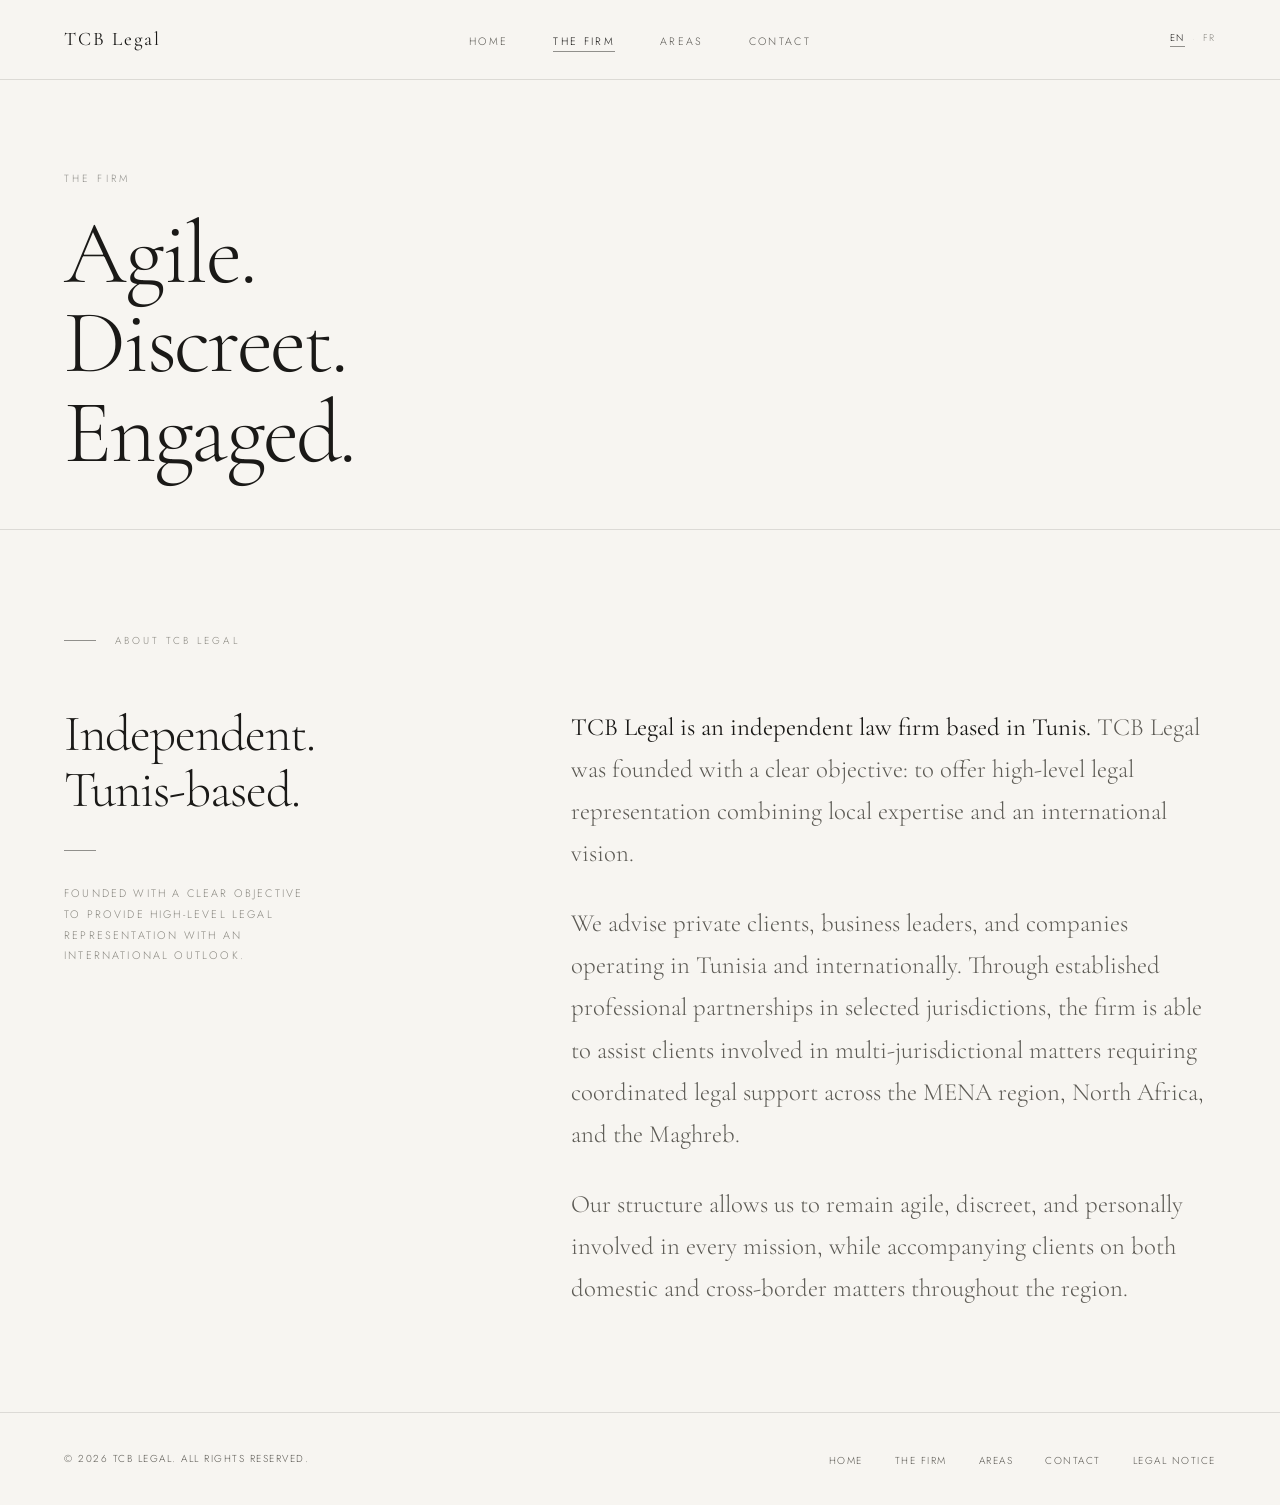
==== commit 47fb3aea: "deployed version" ====
--- a/about.html
+++ b/about.html
@@ -18,18 +18,21 @@
     <section class="section">
       <div class="section-label reveal" data-i18n="about.section">About TCB Legal</div>
       <div class="about-body">
+
         <aside class="about-aside reveal">
           <div class="about-aside-title" data-i18n="about.aside.title">Independent.<br>Tunis-based.</div>
           <div class="about-aside-line"></div>
           <p class="about-aside-note" data-i18n="about.aside.note">Founded with a clear objective<br>to provide high-level legal<br>representation with an<br>international outlook.</p>
         </aside>
+
         <div class="about-content">
-          <p class="reveal"              data-i18n="about.p1"><strong>TCB Legal is an independent law firm based in Tunis.</strong> TCB Legal was founded with a clear objective: to provide high-level legal representation combining local expertise with an international outlook.</p>
+          <p class="reveal" data-i18n="about.p1"><strong>TCB Legal is an independent law firm based in Tunis.</strong> TCB Legal was founded with a clear objective: to offer high-level legal representation combining local expertise and an international vision.</p>
           <br>
-          <p class="reveal reveal-delay-1" data-i18n="about.p2">We advise private clients, business leaders, and companies operating in Tunisia and across borders. Through established professional partnerships in selected jurisdictions, the firm is able to assist clients involved in multi-jurisdictional matters requiring coordinated legal support.</p>
+          <p class="reveal reveal-delay-1" data-i18n="about.p2">We advise private clients, business leaders, and companies operating in Tunisia and internationally. Through established professional partnerships in selected jurisdictions, the firm is able to assist clients involved in multi-jurisdictional matters requiring coordinated legal support across the MENA region, North Africa, and the Maghreb.</p>
           <br>
-          <p class="reveal reveal-delay-2" data-i18n="about.p3">Our structure allows us to remain agile, discreet, and personally involved in every engagement.</p>
+          <p class="reveal reveal-delay-2" data-i18n="about.p3">Our structure allows us to remain agile, discreet, and personally involved in every mission, while accompanying clients on both domestic and cross-border matters throughout the region.</p>
         </div>
+
       </div>
     </section>
 
--- a/style.css
+++ b/style.css
@@ -295,7 +295,7 @@
   letter-spacing: 0.3em;
   text-transform: uppercase;
   color: var(--accent);
-  font-weight: 200;
+  font-weight: 300;
   margin-bottom: 1.3rem;
 }
 
@@ -591,6 +591,7 @@
 .areas-grid {
   display: grid;
   grid-template-columns: 1fr 1fr;
+  grid-auto-rows: 1fr;
   gap: 3px;
   background: var(--bg-dark);
   max-width: 1200px;
@@ -631,7 +632,7 @@
 }
 
 .area-tile:hover .area-tile-img {
-  filter: grayscale(85%) brightness(0.68);
+  filter: grayscale(85%) brightness(0.68) blur(2px);
   transform: scale(1.0);
 }
 
@@ -940,7 +941,7 @@
   font-size: 0.63rem;
   letter-spacing: 0.15em;
   text-transform: uppercase;
-  color: var(--text-faint);
+  color: var(--text-muted);
 }
 
 .footer-nav {
@@ -954,7 +955,7 @@
   letter-spacing: 0.15em;
   text-transform: uppercase;
   text-decoration: none;
-  color: var(--text-faint);
+  color: var(--text-muted);
   transition: color 0.3s;
 }
 .footer-nav a:hover { color: var(--text-muted); }
@@ -1083,7 +1084,7 @@
   transition: transform 0.5s cubic-bezier(0.16,1,0.3,1);
 }
 
-.principle-dark:hover { background: rgba(13,12,10,0.52); }
+.principle-dark:hover { background: rgba(13,12,10,0.52); backdrop-filter: blur(4px); }
 .principle-dark:hover::before { transform: scaleY(1); }
 .principle-dark:last-child { border-right: none; }
 
@@ -1171,6 +1172,13 @@
   display: flex;
   align-items: center;
   gap: 1.5rem;
+  flex: 1;
+  justify-content: flex-end;
+}
+
+.nav-left {
+  flex: 1;
+  justify-content: flex-start;
 }
 
 .lang-switch {
@@ -1245,3 +1253,158 @@
 }
 
 .entry-lang .lang-dot { color: rgba(247,245,241,0.15); }
+
+/* ─── Entry wordmark — single line ──────── */
+.entry-wordmark {
+  font-size: clamp(3rem, 8vw, 7rem); /* slightly tighter for one line */
+  white-space: nowrap;
+}
+
+/* ─── Home: two-column intro ─────────────── */
+/* Philosophy (left) + Network (right), image below */
+.intro-grid {
+  display: grid;
+  grid-template-columns: 1fr 1fr;
+  gap: 0;
+  border-bottom: 1px solid var(--border);
+}
+
+.intro-col {
+  padding: var(--section-py) var(--page-px);
+}
+
+.intro-col + .intro-col {
+  border-left: 1px solid var(--border);
+}
+
+.intro-col .section-label { margin-bottom: 2.5rem; }
+
+.intro-col .approach-text p {
+  font-family: var(--font-display);
+  font-size: clamp(1.1rem, 2vw, 1.55rem);
+  font-weight: 300;
+  line-height: 1.6;
+}
+
+.intro-col .approach-text p + p {
+  margin-top: 1.2rem;
+  color: var(--text-muted);
+}
+
+.intro-col .approach-aside {
+  margin-top: 2.5rem;
+}
+
+.intro-col .network-text p {
+  font-family: var(--font-display);
+  font-size: clamp(1.05rem, 1.9vw, 1.45rem);
+  font-weight: 300;
+  line-height: 1.65;
+  color: var(--text-muted);
+}
+
+.intro-col .network-text p + p { margin-top: 1.2rem; }
+
+.intro-col .network-stats {
+  margin-top: 2.5rem;
+}
+
+/* Legal offices tagline next to title */
+.page-header-row {
+  display: flex;
+  align-items: flex-end;
+  justify-content: space-between;
+  gap: 2rem;
+  flex-wrap: wrap;
+}
+
+.page-offices-note {
+  font-size: 0.63rem;
+  letter-spacing: 0.25em;
+  text-transform: uppercase;
+  color: var(--text-faint);
+  font-weight: 200;
+  padding-bottom: 0.4rem;
+  border-left: 1px solid var(--border);
+  padding-left: 1.5rem;
+  line-height: 1.7;
+}
+
+@media (max-width: 900px) {
+  .intro-grid { grid-template-columns: 1fr; }
+  .intro-col + .intro-col { border-left: none; border-top: 1px solid var(--border); }
+  .page-header-row { flex-direction: column; align-items: flex-start; }
+  .page-offices-note { border-left: none; border-top: 1px solid var(--border); padding-left: 0; padding-top: 1rem; }
+}
+
+/* ─── Two-col dark image section (home) ─── */
+.twocol-imgbg {
+  position: relative;
+  overflow: hidden;
+  border-bottom: 1px solid rgba(247,245,241,0.08);
+}
+
+.twocol-imgbg-photo {
+  position: absolute;
+  inset: 0;
+  width: 100%;
+  height: 100%;
+  object-fit: cover;
+  object-position: center 30%;
+  filter: grayscale(100%) brightness(0.25);
+  z-index: 0;
+  transform: scale(1.05);
+  transition: transform 9s cubic-bezier(0.16,1,0.3,1), filter 0.6s ease;
+}
+
+.twocol-imgbg:hover .twocol-imgbg-photo { transform: scale(1.0); filter: grayscale(100%) brightness(0.25) blur(2px); }
+
+.twocol-imgbg::after {
+  content: '';
+  position: absolute;
+  inset: 0;
+  background: rgba(13,12,10,0.50);
+  z-index: 1;
+  pointer-events: none;
+}
+
+.twocol-imgbg-inner {
+  position: relative;
+  z-index: 2;
+  display: grid;
+  grid-template-columns: 1fr 1fr;
+  border-top: 1px solid rgba(247,245,241,0.08);
+}
+
+.twocol-col {
+  padding: var(--section-py) var(--page-px);
+}
+
+.twocol-col + .twocol-col {
+  border-left: 1px solid rgba(247,245,241,0.1);
+}
+
+.twocol-col .section-label {
+  color: rgba(247,245,241,0.35);
+  margin-bottom: 2.5rem;
+}
+
+.twocol-col .section-label::before { background: var(--accent); }
+
+.twocol-col p {
+  font-family: var(--font-display);
+  font-size: clamp(1.05rem, 2vw, 1.5rem);
+  font-weight: 300;
+  line-height: 1.65;
+  color: rgba(247,245,241,0.82);
+}
+
+.twocol-col p + p {
+  margin-top: 1.3rem;
+  color: rgba(247,245,241,0.52);
+}
+
+@media (max-width: 900px) {
+  .twocol-imgbg-inner { grid-template-columns: 1fr; }
+  .twocol-col + .twocol-col { border-left: none; border-top: 1px solid rgba(247,245,241,0.1); }
+}
